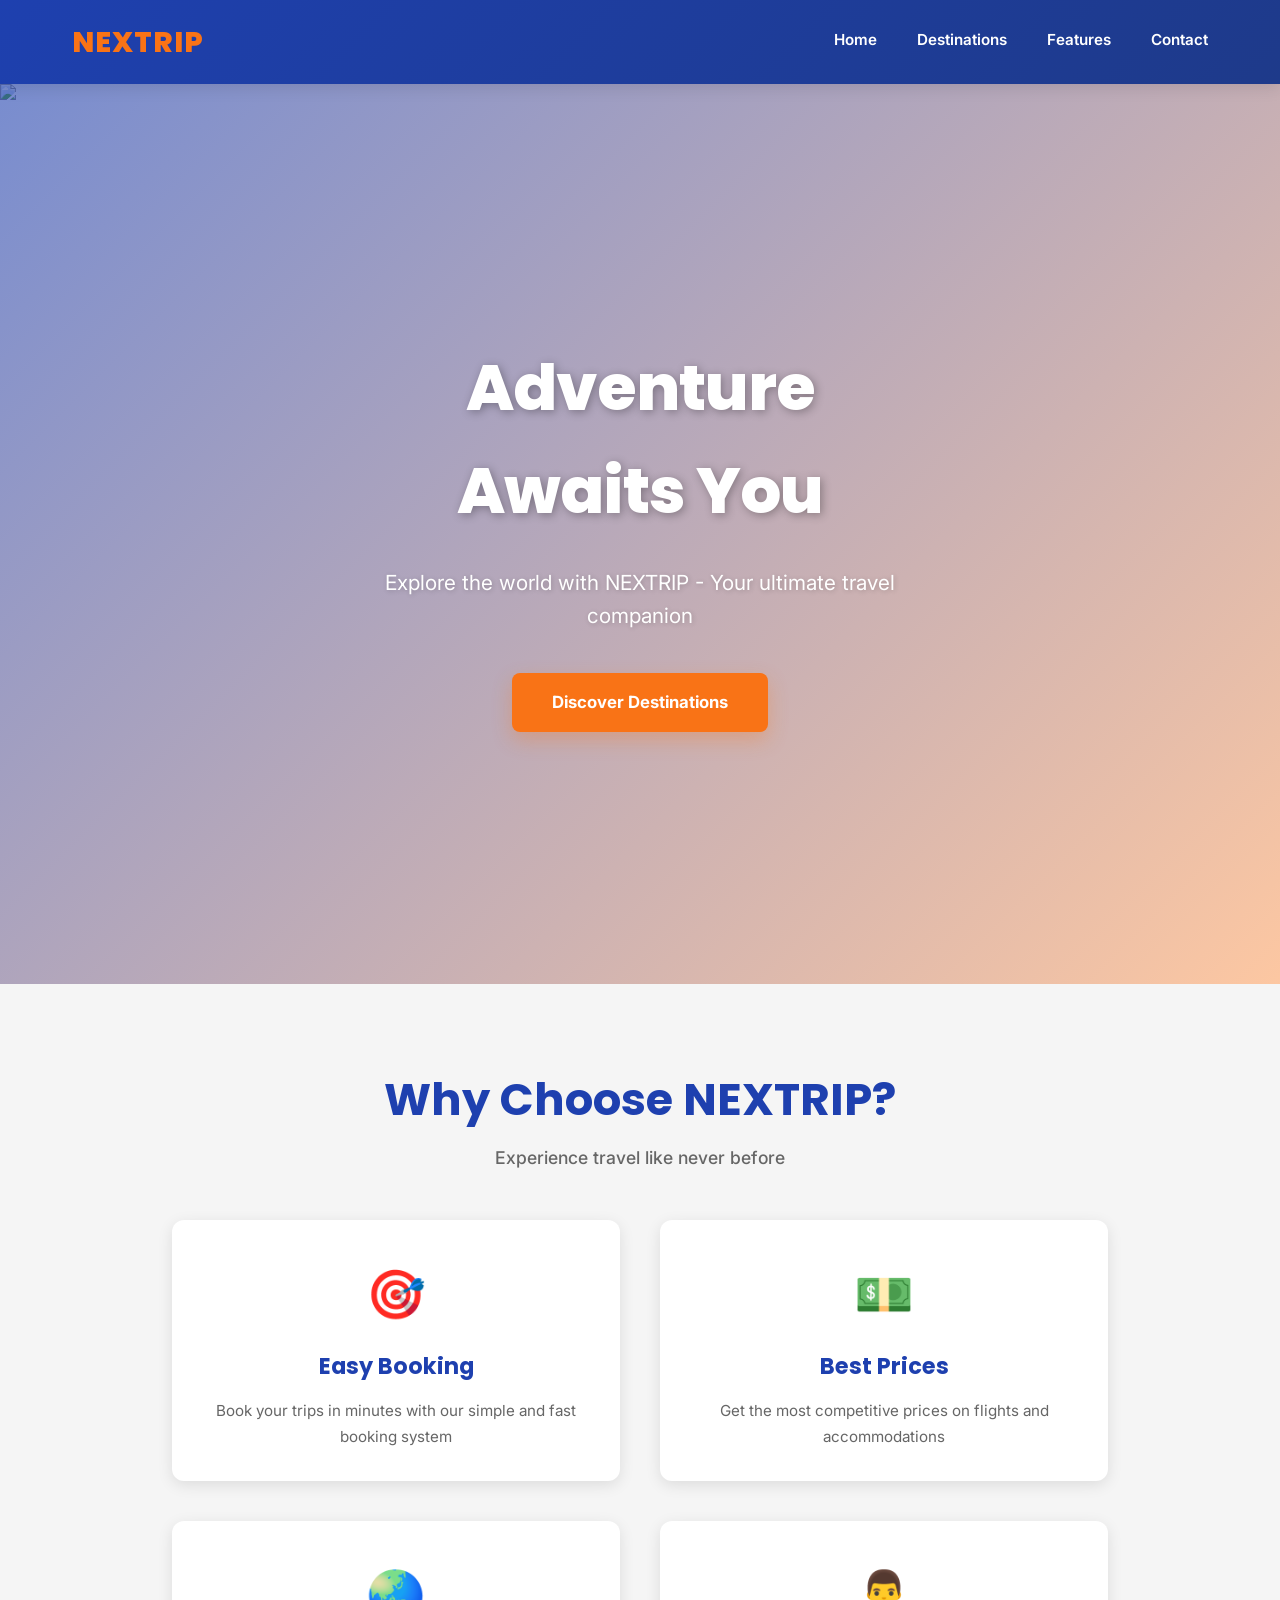
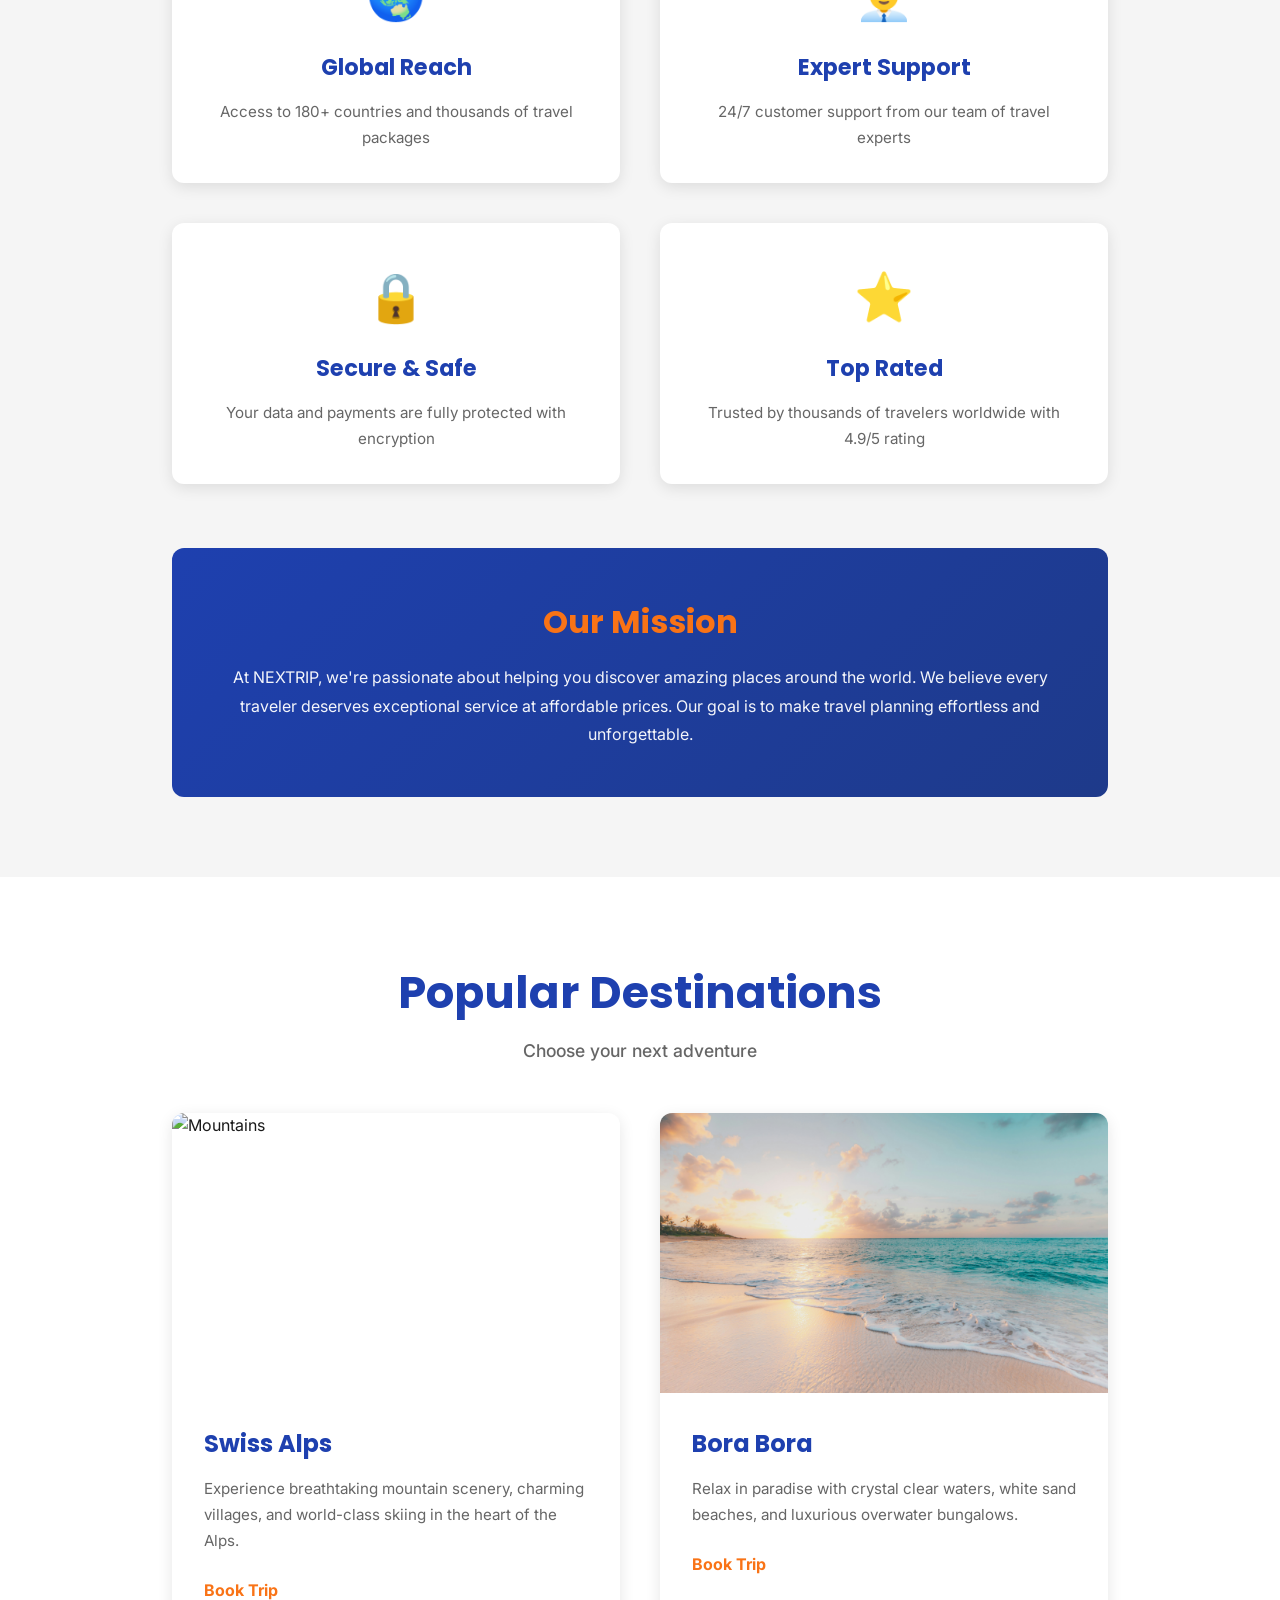
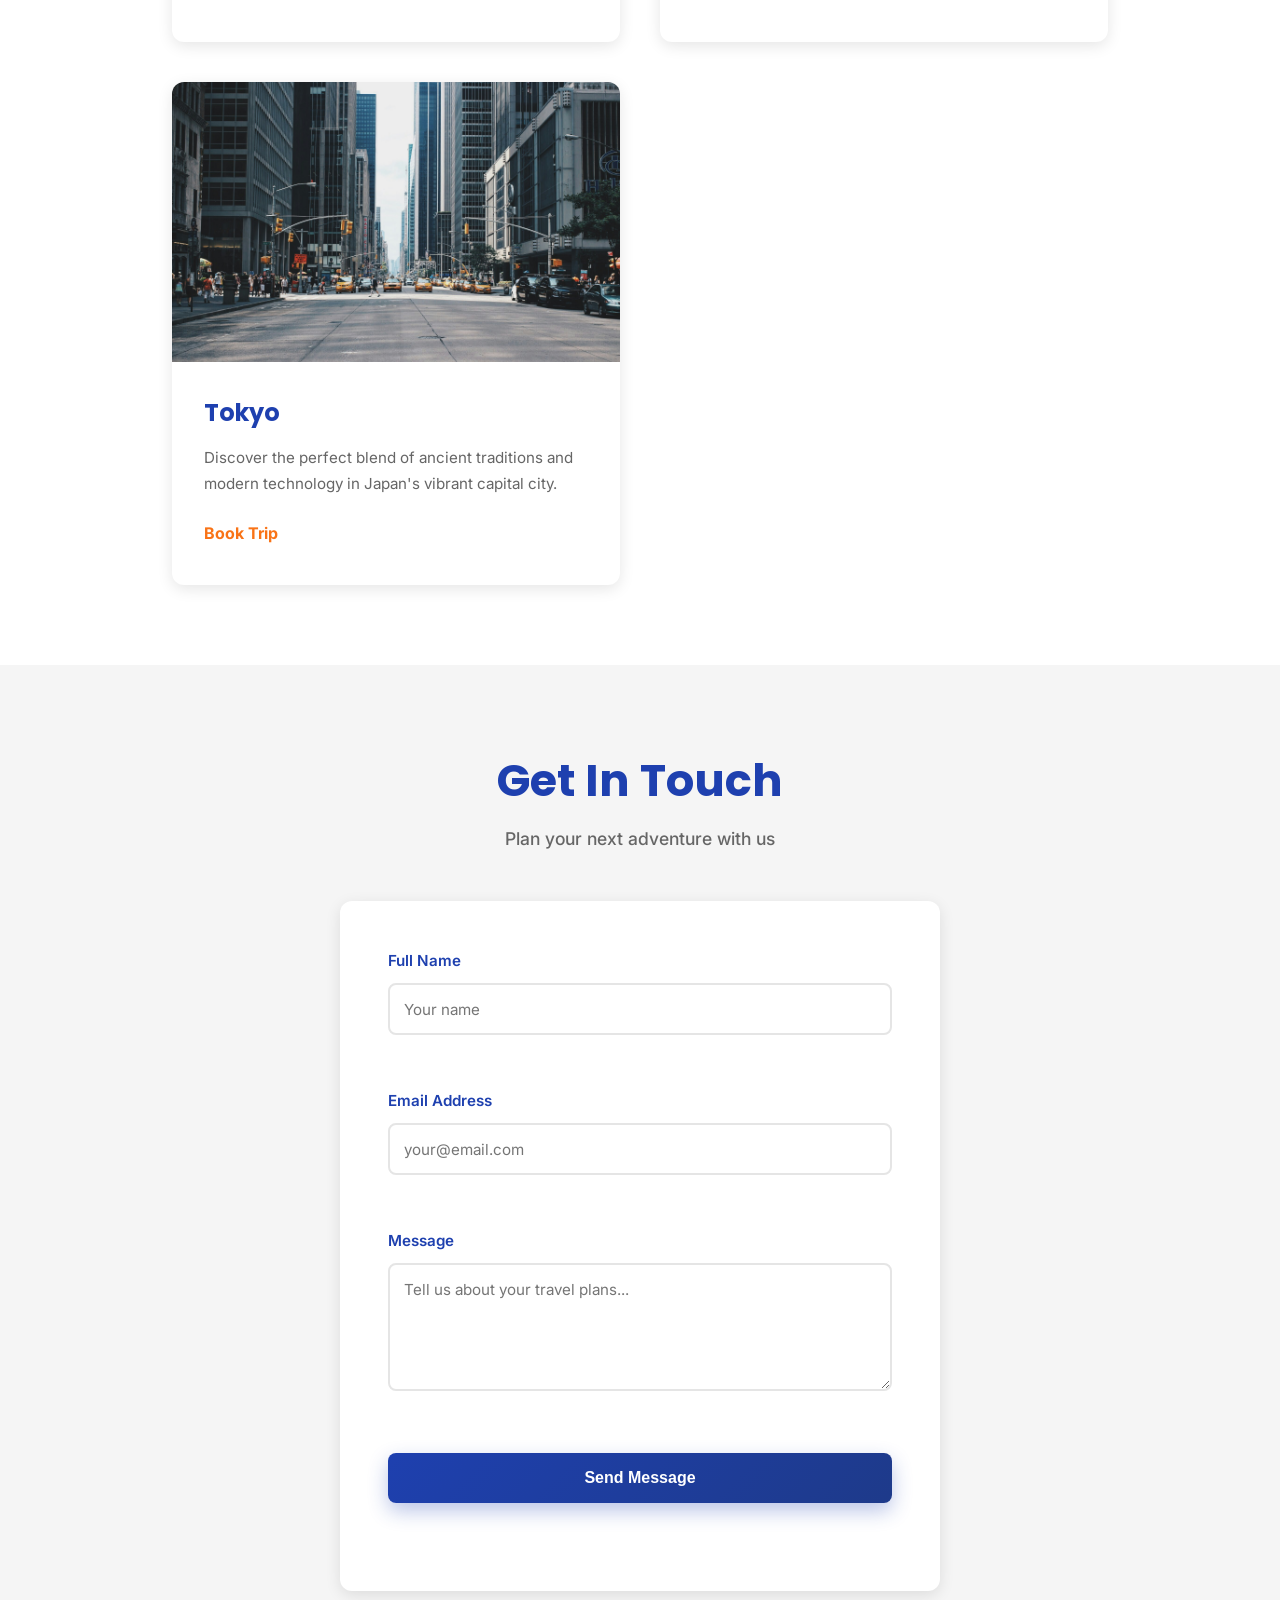
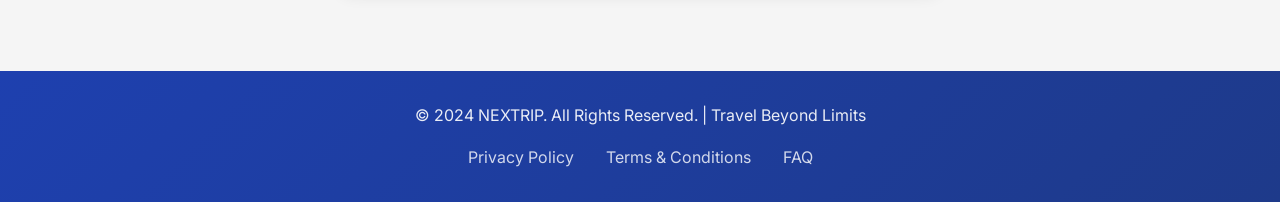
==== index.html @ 14ec4ead "Add files via upload" ====
<!DOCTYPE html>
<html lang="en">
<head>
    <meta charset="UTF-8">
    <meta name="viewport" content="width=device-width, initial-scale=1.0">
    <title>NEXTRIP - Adventure Awaits</title>
    <link rel="stylesheet" href="css/style.css">
    <link href="https://fonts.googleapis.com/css2?family=Poppins:wght@300;400;600;700;800&family=Inter:wght@300;400;600&display=swap" rel="stylesheet">
</head>
<body>
    <!-- Header Navigation -->
    <header class="header">
        <div class="container-header">
            <div class="brand">NEXTRIP</div>
            <nav class="navbar">
                <a href="#home" class="nav-btn">Home</a>
                <a href="#destinations" class="nav-btn">Destinations</a>
                <a href="#features" class="nav-btn">Features</a>
                <a href="#contact" class="nav-btn">Contact</a>
            </nav>
            <button class="menu-toggle" id="menuToggle">
                <span></span>
                <span></span>
                <span></span>
            </button>
        </div>
    </header>

    <!-- Mobile Menu -->
    <nav class="mobile-menu" id="mobileMenu">
        <a href="#home" class="mobile-btn">Home</a>
        <a href="#destinations" class="mobile-btn">Destinations</a>
        <a href="#features" class="mobile-btn">Features</a>
        <a href="#contact" class="mobile-btn">Contact</a>
    </nav>

    <main>
        <!-- Hero Section with Background Image -->
        <section class="hero" id="home">
            <img src="https://images.unsplash.com/photo-1488646953014-85cb44e25828?w=1200&h=800&fit=crop" alt="Travel Background" class="hero-image">
            <div class="hero-overlay"></div>
            <div class="hero-content">
                <h1 class="hero-title">Adventure Awaits You</h1>
                <p class="hero-tagline">Explore the world with NEXTRIP - Your ultimate travel companion</p>
                <a href="#destinations" class="btn-primary">Discover Destinations</a>
            </div>
        </section>

        <!-- Features Section -->
        <section class="features" id="features">
            <div class="container">
                <h2 class="section-title">Why Choose NEXTRIP?</h2>
                <p class="section-desc">Experience travel like never before</p>

                <div class="features-list">
                    <div class="feature">
                        <span class="feature-icon">🎯</span>
                        <h3>Easy Booking</h3>
                        <p>Book your trips in minutes with our simple and fast booking system</p>
                    </div>

                    <div class="feature">
                        <span class="feature-icon">💵</span>
                        <h3>Best Prices</h3>
                        <p>Get the most competitive prices on flights and accommodations</p>
                    </div>

                    <div class="feature">
                        <span class="feature-icon">🌏</span>
                        <h3>Global Reach</h3>
                        <p>Access to 180+ countries and thousands of travel packages</p>
                    </div>

                    <div class="feature">
                        <span class="feature-icon">👨‍💼</span>
                        <h3>Expert Support</h3>
                        <p>24/7 customer support from our team of travel experts</p>
                    </div>

                    <div class="feature">
                        <span class="feature-icon">🔒</span>
                        <h3>Secure & Safe</h3>
                        <p>Your data and payments are fully protected with encryption</p>
                    </div>

                    <div class="feature">
                        <span class="feature-icon">⭐</span>
                        <h3>Top Rated</h3>
                        <p>Trusted by thousands of travelers worldwide with 4.9/5 rating</p>
                    </div>
                </div>

                <div class="mission-statement">
                    <h3>Our Mission</h3>
                    <p>At NEXTRIP, we're passionate about helping you discover amazing places around the world. We believe every traveler deserves exceptional service at affordable prices. Our goal is to make travel planning effortless and unforgettable.</p>
                </div>
            </div>
        </section>

        <!-- Destinations Section -->
        <section class="destinations" id="destinations">
            <div class="container">
                <h2 class="section-title">Popular Destinations</h2>
                <p class="section-desc">Choose your next adventure</p>

                <div class="destinations-list">
                    <!-- Destination 1 -->
                    <div class="destination-card">
                        <img src="https://images.unsplash.com/photo-1506905925346-21bda4d32df4?w=500&h=350&fit=crop" alt="Mountains" class="dest-img">
                        <div class="dest-content">
                            <h4>Swiss Alps</h4>
                            <p>Experience breathtaking mountain scenery, charming villages, and world-class skiing in the heart of the Alps.</p>
                            <a href="#contact" class="btn-secondary">Book Trip</a>
                        </div>
                    </div>

                    <!-- Destination 2 -->
                    <div class="destination-card">
                        <img src="images/beach.jpg" alt="Beach" class="dest-img">
                        <div class="dest-content">
                            <h4>Bora Bora</h4>
                            <p>Relax in paradise with crystal clear waters, white sand beaches, and luxurious overwater bungalows.</p>
                            <a href="#contact" class="btn-secondary">Book Trip</a>
                        </div>
                    </div>

                    <!-- Destination 3 -->
                    <div class="destination-card">
                        <img src="images/city.jpg" alt="City" class="dest-img">
                        <div class="dest-content">
                            <h4>Tokyo</h4>
                            <p>Discover the perfect blend of ancient traditions and modern technology in Japan's vibrant capital city.</p>
                            <a href="#contact" class="btn-secondary">Book Trip</a>
                        </div>
                    </div>
                </div>
            </div>
        </section>

        <!-- Contact Section -->
        <section class="contact" id="contact">
            <div class="container">
                <h2 class="section-title">Get In Touch</h2>
                <p class="section-desc">Plan your next adventure with us</p>

                <form class="contact-form" id="contactForm" novalidate>
                    <div class="form-group">
                        <label for="name">Full Name</label>
                        <input type="text" id="name" name="name" placeholder="Your name" required>
                        <span class="error-msg" id="nameError"></span>
                    </div>

                    <div class="form-group">
                        <label for="email">Email Address</label>
                        <input type="email" id="email" name="email" placeholder="your@email.com" required>
                        <span class="error-msg" id="emailError"></span>
                    </div>

                    <div class="form-group">
                        <label for="message">Message</label>
                        <textarea id="message" name="message" placeholder="Tell us about your travel plans..." rows="5" required></textarea>
                        <span class="error-msg" id="messageError"></span>
                    </div>

                    <button type="submit" class="btn-submit">Send Message</button>
                    <span class="success-msg" id="successMsg"></span>
                </form>
            </div>
        </section>
    </main>

    <!-- Footer -->
    <footer class="footer">
        <div class="container">
            <p>&copy; 2024 NEXTRIP. All Rights Reserved. | Travel Beyond Limits</p>
            <div class="footer-links">
                <a href="#home">Privacy Policy</a>
                <a href="#home">Terms & Conditions</a>
                <a href="#home">FAQ</a>
            </div>
        </div>
    </footer>

    <script src="js/script.js"></script>
</body>
---- css/style.css ----
/* ================================================
   NEXTRIP - Complete CSS Stylesheet
   Responsive Travel Landing Page
   ================================================ */

/* Root Variables */
:root {
    --primary: #1e40af;
    --secondary: #f97316;
    --text-dark: #1a1a1a;
    --text-light: #ffffff;
    --bg-light: #f5f5f5;
    --border: #e5e5e5;
    --shadow: 0 4px 15px rgba(0, 0, 0, 0.1);
    --shadow-lg: 0 10px 30px rgba(0, 0, 0, 0.15);
}

/* Global Reset */
* {
    margin: 0;
    padding: 0;
    box-sizing: border-box;
}

html {
    scroll-behavior: smooth;
    font-size: 16px;
}

body {
    font-family: 'Inter', sans-serif;
    color: var(--text-dark);
    background-color: #ffffff;
    line-height: 1.6;
}

.container {
    max-width: 1000px;
    margin: 0 auto;
    padding: 0 2rem;
}

.container-header {
    max-width: 1200px;
    margin: 0 auto;
    padding: 0 2rem;
}

h1, h2, h3 {
    font-family: 'Poppins', sans-serif;
    font-weight: 700;
}

a {
    text-decoration: none;
    color: inherit;
    transition: all 0.3s ease;
}

/* ================================================
   HEADER NAVIGATION
   ================================================ */

.header {
    background: linear-gradient(135deg, var(--primary) 0%, #1e3a8a 100%);
    padding: 1.2rem 0;
    position: sticky;
    top: 0;
    z-index: 1000;
    box-shadow: var(--shadow);
}

.container-header {
    display: flex;
    justify-content: space-between;
    align-items: center;
}

.brand {
    font-family: 'Poppins', sans-serif;
    font-size: 1.8rem;
    font-weight: 800;
    color: var(--secondary);
    letter-spacing: 1px;
}

.navbar {
    display: flex;
    gap: 2.5rem;
    align-items: center;
}

.nav-btn {
    color: var(--text-light);
    font-weight: 600;
    font-size: 0.95rem;
    position: relative;
    padding-bottom: 0.3rem;
}

.nav-btn::after {
    content: '';
    position: absolute;
    bottom: -8px;
    left: 0;
    width: 0;
    height: 2px;
    background: var(--secondary);
    transition: width 0.3s ease;
}

.nav-btn:hover::after {
    width: 100%;
}

.menu-toggle {
    display: none;
    flex-direction: column;
    background: none;
    border: none;
    cursor: pointer;
    gap: 5px;
}

.menu-toggle span {
    width: 25px;
    height: 3px;
    background: var(--text-light);
    border-radius: 2px;
    transition: all 0.3s ease;
}

.menu-toggle.active span:nth-child(1) {
    transform: rotate(45deg) translate(8px, 8px);
}

.menu-toggle.active span:nth-child(2) {
    opacity: 0;
}

.menu-toggle.active span:nth-child(3) {
    transform: rotate(-45deg) translate(7px, -6px);
}

/* Mobile Menu */
.mobile-menu {
    display: none;
    flex-direction: column;
    background: linear-gradient(135deg, var(--primary) 0%, #1e3a8a 100%);
    padding: 1rem 0;
    position: fixed;
    top: 60px;
    left: 0;
    right: 0;
    z-index: 999;
    box-shadow: var(--shadow);
}

.mobile-menu.active {
    display: flex;
}

.mobile-btn {
    color: var(--text-light);
    font-weight: 600;
    padding: 1rem 2rem;
    border-bottom: 1px solid rgba(255, 255, 255, 0.1);
    transition: background 0.3s ease;
}

.mobile-btn:hover {
    background: rgba(255, 255, 255, 0.1);
    color: var(--secondary);
}

/* ================================================
   HERO SECTION
   ================================================ */

.hero {
    position: relative;
    height: 100vh;
    display: flex;
    align-items: center;
    justify-content: center;
    overflow: hidden;
    color: var(--text-light);
}

.hero-image {
    position: absolute;
    top: 0;
    left: 0;
    width: 100%;
    height: 100%;
    object-fit: cover;
    object-position: center;
}

.hero-overlay {
    position: absolute;
    top: 0;
    left: 0;
    width: 100%;
    height: 100%;
    background: linear-gradient(135deg, rgba(30, 64, 175, 0.6) 0%, rgba(249, 115, 22, 0.4) 100%);
    z-index: 2;
}

.hero-content {
    position: relative;
    z-index: 3;
    text-align: center;
    max-width: 600px;
    padding: 0 2rem;
    animation: slideUp 1s ease-out;
}

@keyframes slideUp {
    from {
        opacity: 0;
        transform: translateY(50px);
    }
    to {
        opacity: 1;
        transform: translateY(0);
    }
}

.hero-title {
    font-size: 4rem;
    font-weight: 800;
    margin-bottom: 1.5rem;
    text-shadow: 2px 2px 10px rgba(0, 0, 0, 0.3);
    letter-spacing: -1px;
}

.hero-tagline {
    font-size: 1.3rem;
    margin-bottom: 2.5rem;
    text-shadow: 1px 1px 5px rgba(0, 0, 0, 0.2);
    font-weight: 400;
}

.btn-primary {
    display: inline-block;
    padding: 1rem 2.5rem;
    background: var(--secondary);
    color: var(--text-light);
    font-weight: 700;
    border-radius: 8px;
    transition: all 0.3s ease;
    box-shadow: 0 8px 20px rgba(249, 115, 22, 0.3);
    font-size: 1.05rem;
}

.btn-primary:hover {
    background: #ea6317;
    transform: translateY(-3px);
    box-shadow: 0 12px 30px rgba(249, 115, 22, 0.4);
}

/* ================================================
   FEATURES SECTION
   ================================================ */

.features {
    padding: 5rem 0;
    background: var(--bg-light);
}

.section-title {
    font-size: 2.8rem;
    text-align: center;
    color: var(--primary);
    margin-bottom: 0.5rem;
}

.section-desc {
    text-align: center;
    color: #666;
    font-size: 1.1rem;
    margin-bottom: 3rem;
    font-weight: 500;
}

.features-list {
    display: grid;
    grid-template-columns: repeat(auto-fit, minmax(300px, 1fr));
    gap: 2.5rem;
    margin-bottom: 4rem;
}

.feature {
    background: white;
    padding: 2rem;
    border-radius: 12px;
    text-align: center;
    box-shadow: var(--shadow);
    transition: all 0.3s ease;
    border-top: 4px solid transparent;
}

.feature:hover {
    transform: translateY(-8px);
    box-shadow: var(--shadow-lg);
    border-top-color: var(--secondary);
}

.feature-icon {
    font-size: 3rem;
    display: block;
    margin-bottom: 1rem;
}

.feature h3 {
    color: var(--primary);
    font-size: 1.4rem;
    margin-bottom: 0.8rem;
}

.feature p {
    color: #666;
    font-size: 0.95rem;
    line-height: 1.7;
}

.mission-statement {
    background: linear-gradient(135deg, var(--primary) 0%, #1e3a8a 100%);
    color: white;
    padding: 3rem;
    border-radius: 12px;
    text-align: center;
}

.mission-statement h3 {
    color: var(--secondary);
    font-size: 2rem;
    margin-bottom: 1rem;
}

.mission-statement p {
    color: rgba(255, 255, 255, 0.95);
    font-size: 1rem;
    line-height: 1.8;
}

/* ================================================
   DESTINATIONS SECTION
   ================================================ */

.destinations {
    padding: 5rem 0;
    background: white;
}

.destinations-list {
    display: grid;
    grid-template-columns: repeat(auto-fit, minmax(320px, 1fr));
    gap: 2.5rem;
}

.destination-card {
    background: white;
    border-radius: 12px;
    overflow: hidden;
    box-shadow: var(--shadow);
    transition: all 0.3s ease;
}

.destination-card:hover {
    transform: translateY(-10px);
    box-shadow: var(--shadow-lg);
}

.dest-img {
    width: 100%;
    height: 280px;
    object-fit: cover;
    object-position: center;
    display: block;
    transition: transform 0.3s ease;
}

.destination-card:hover .dest-img {
    transform: scale(1.1);
}

.dest-content {
    padding: 2rem;
}

.dest-content h4 {
    color: var(--primary);
    font-size: 1.5rem;
    margin-bottom: 0.8rem;
    font-family: 'Poppins', sans-serif;
}

.dest-content p {
    color: #666;
    font-size: 0.95rem;
    line-height: 1.7;
    margin-bottom: 1.5rem;
}

.btn-secondary {
    display: inline-block;
    color: var(--secondary);
    font-weight: 700;
    padding-bottom: 0.3rem;
    border-bottom: 2px solid transparent;
    transition: all 0.3s ease;
}

.btn-secondary:hover {
    color: var(--primary);
    border-bottom-color: var(--primary);
}

/* ================================================
   CONTACT SECTION
   ================================================ */

.contact {
    padding: 5rem 0;
    background: var(--bg-light);
}

.contact-form {
    background: white;
    padding: 3rem;
    border-radius: 12px;
    box-shadow: var(--shadow);
    max-width: 600px;
    margin: 0 auto;
}

.form-group {
    margin-bottom: 1.8rem;
}

.form-group label {
    display: block;
    font-weight: 600;
    color: var(--primary);
    margin-bottom: 0.6rem;
    font-size: 0.95rem;
}

.form-group input,
.form-group textarea {
    width: 100%;
    padding: 0.9rem;
    border: 2px solid var(--border);
    border-radius: 8px;
    font-family: inherit;
    font-size: 0.95rem;
    transition: all 0.3s ease;
    resize: vertical;
}

.form-group input:focus,
.form-group textarea:focus {
    outline: none;
    border-color: var(--secondary);
    box-shadow: 0 0 12px rgba(249, 115, 22, 0.2);
}

.form-group input.error,
.form-group textarea.error {
    border-color: #dc2626;
    box-shadow: 0 0 12px rgba(220, 38, 38, 0.2);
}

.error-msg {
    display: block;
    color: #dc2626;
    font-size: 0.85rem;
    margin-top: 0.4rem;
    min-height: 1.2rem;
}

.btn-submit {
    width: 100%;
    padding: 1rem;
    background: linear-gradient(135deg, var(--primary) 0%, #1e3a8a 100%);
    color: white;
    font-weight: 700;
    border: none;
    border-radius: 8px;
    cursor: pointer;
    font-size: 1rem;
    transition: all 0.3s ease;
    box-shadow: 0 8px 20px rgba(30, 64, 175, 0.3);
}

.btn-submit:hover {
    transform: translateY(-2px);
    box-shadow: 0 12px 30px rgba(30, 64, 175, 0.4);
}

.success-msg {
    display: block;
    color: #16a34a;
    font-weight: 600;
    text-align: center;
    margin-top: 1rem;
    min-height: 1.5rem;
}

/* ================================================
   FOOTER
   ================================================ */

.footer {
    background: linear-gradient(135deg, var(--primary) 0%, #1e3a8a 100%);
    color: white;
    padding: 2rem 0;
    text-align: center;
}

.footer p {
    color: rgba(255, 255, 255, 0.9);
    margin-bottom: 1rem;
}

.footer-links {
    display: flex;
    gap: 2rem;
    justify-content: center;
}

.footer-links a {
    color: rgba(255, 255, 255, 0.8);
    transition: color 0.3s ease;
}

.footer-links a:hover {
    color: var(--secondary);
}

/* ================================================
   RESPONSIVE DESIGN
   ================================================ */

/* Tablet (769px - 1024px) */
@media (max-width: 1024px) {
    .hero-title {
        font-size: 3rem;
    }

    .section-title {
        font-size: 2.2rem;
    }

    .contact-form {
        padding: 2.5rem;
    }
}

/* Mobile (≤768px) */
@media (max-width: 768px) {
    .navbar {
        display: none;
    }

    .menu-toggle {
        display: flex;
    }

    .hero-title {
        font-size: 2rem;
    }

    .hero-tagline {
        font-size: 1rem;
    }

    .hero {
        min-height: 70vh;
    }

    .btn-primary {
        padding: 0.8rem 2rem;
        font-size: 0.95rem;
    }

    .section-title {
        font-size: 1.8rem;
    }

    .section-desc {
        font-size: 0.95rem;
    }

    .features-list {
        grid-template-columns: 1fr;
        gap: 1.5rem;
    }

    .feature {
        padding: 1.5rem;
    }

    .feature-icon {
        font-size: 2.5rem;
    }

    .feature h3 {
        font-size: 1.2rem;
    }

    .destinations-list {
        grid-template-columns: 1fr;
        gap: 1.5rem;
    }

    .dest-img {
        height: 200px;
    }

    .dest-content {
        padding: 1.5rem;
    }

    .contact-form {
        padding: 1.5rem;
    }

    .form-group {
        margin-bottom: 1.5rem;
    }

    .features,
    .destinations,
    .contact {
        padding: 3rem 0;
    }

    .mission-statement {
        padding: 2rem;
    }

    .mission-statement h3 {
        font-size: 1.5rem;
    }
}

/* Extra Small (≤480px) */
@media (max-width: 480px) {
    .brand {
        font-size: 1.4rem;
        letter-spacing: 0.5px;
    }

    .hero-title {
        font-size: 1.6rem;
    }

    .hero-tagline {
        font-size: 0.95rem;
        margin-bottom: 1.5rem;
    }

    .btn-primary {
        padding: 0.7rem 1.5rem;
        font-size: 0.9rem;
    }

    .section-title {
        font-size: 1.5rem;
    }

    .section-desc {
        font-size: 0.9rem;
    }

    .feature {
        padding: 1.2rem;
    }

    .feature-icon {
        font-size: 2rem;
    }

    .feature h3 {
        font-size: 1.1rem;
    }

    .feature p {
        font-size: 0.85rem;
    }

    .dest-img {
        height: 150px;
    }

    .dest-content {
        padding: 1.2rem;
    }

    .dest-content h4 {
        font-size: 1.3rem;
    }

    .dest-content p {
        font-size: 0.85rem;
    }

    .contact-form {
        padding: 1.2rem;
    }

    .form-group input,
    .form-group textarea {
        padding: 0.7rem;
        font-size: 0.9rem;
    }

    .btn-submit {
        padding: 0.8rem;
        font-size: 0.9rem;
    }

    .footer p {
        font-size: 0.85rem;
    }

    .footer-links {
        gap: 1rem;
        font-size: 0.85rem;
    }
}

/* Landscape Mode */
@media (max-height: 600px) and (max-width: 768px) {
    .hero {
        min-height: 80vh;
    }

    .hero-title {
        font-size: 1.4rem;
    }

    .hero-tagline {
        font-size: 0.85rem;
        margin-bottom: 1rem;
    }

    .btn-primary {
        padding: 0.6rem 1.2rem;
        font-size: 0.85rem;
    }
}
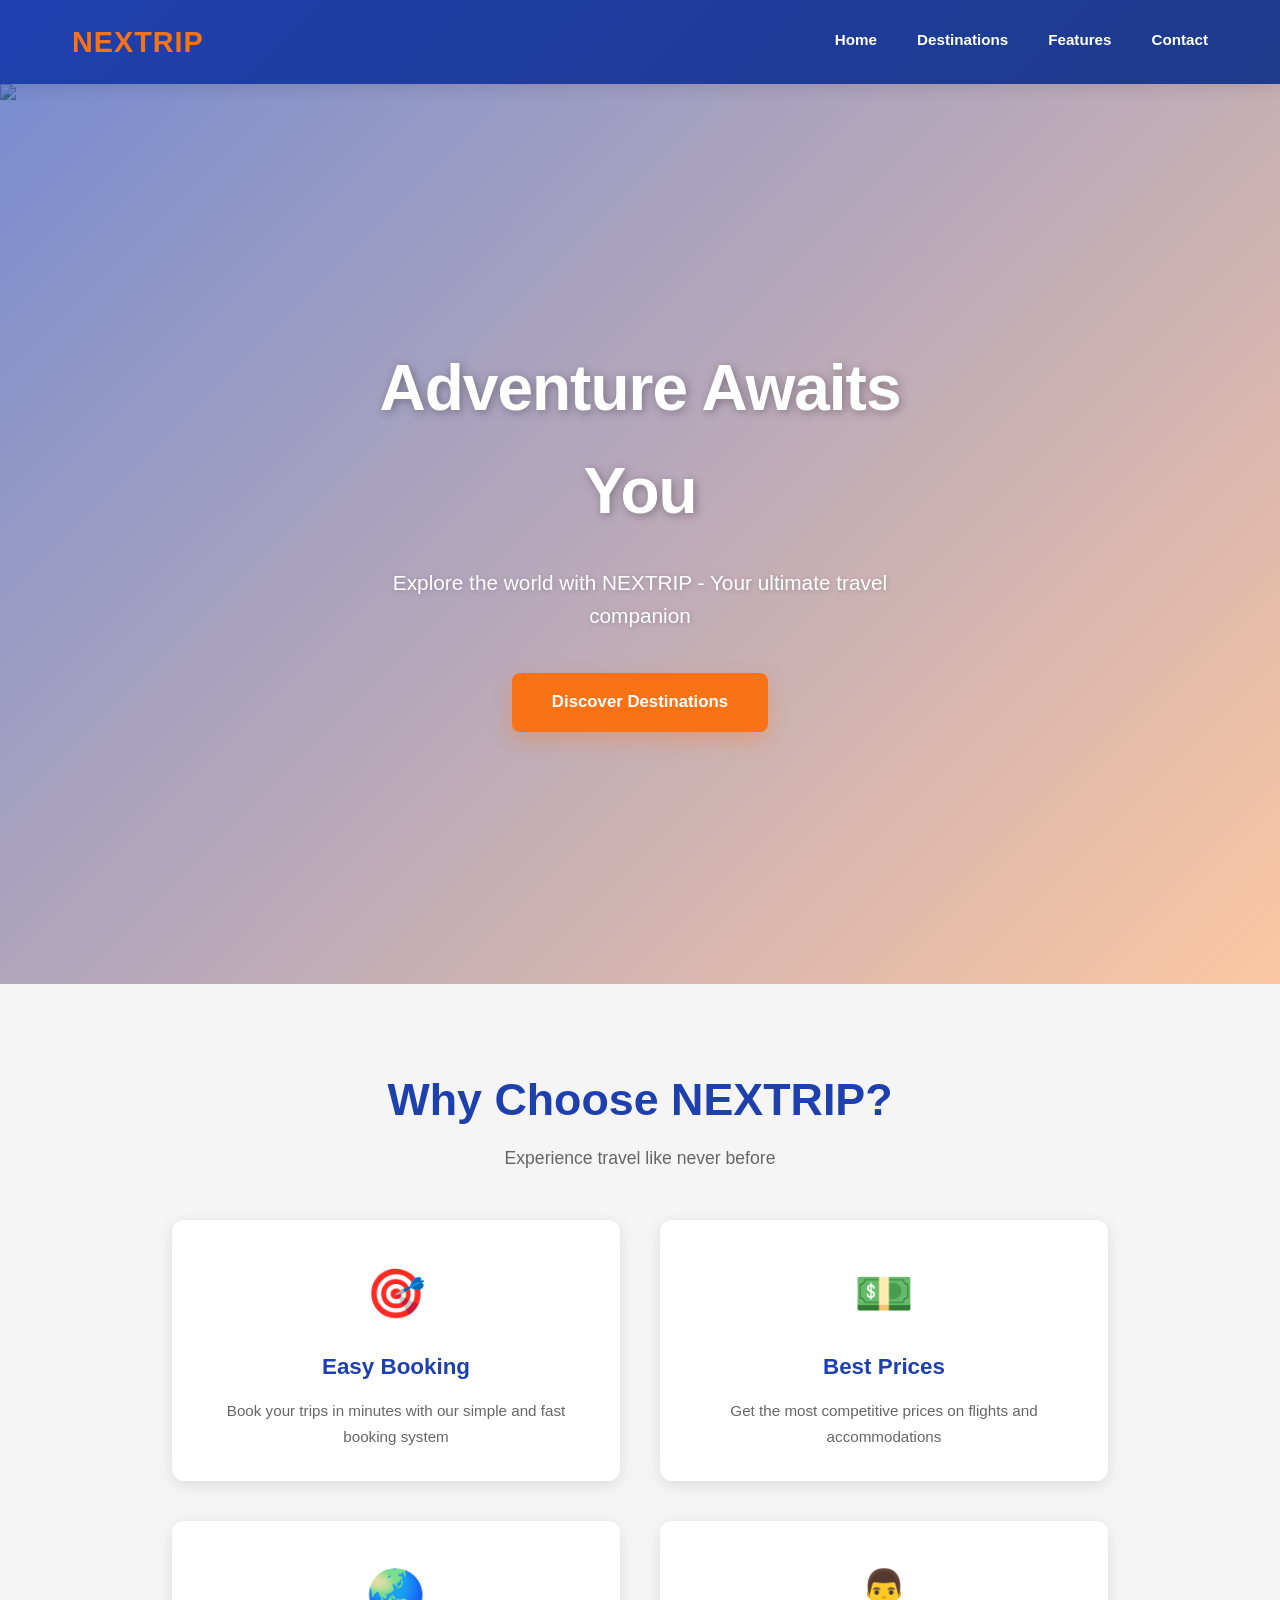
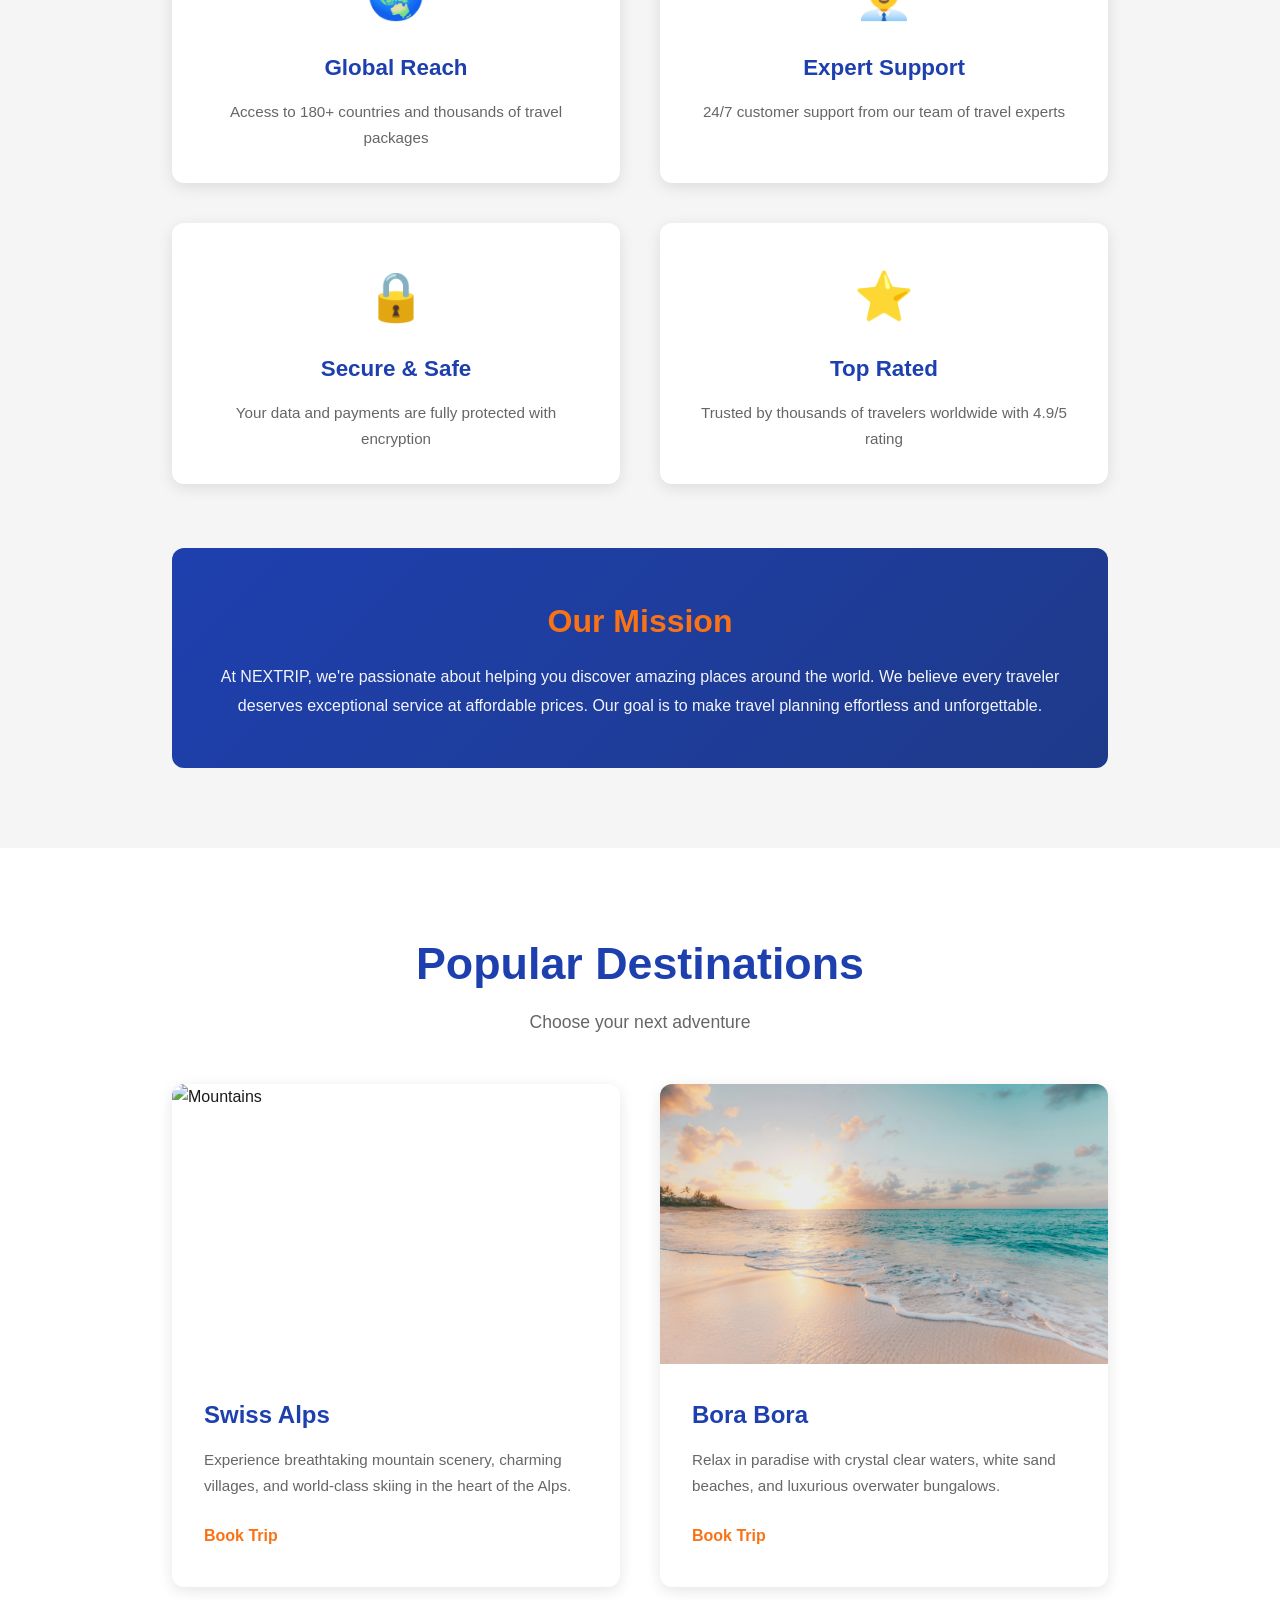
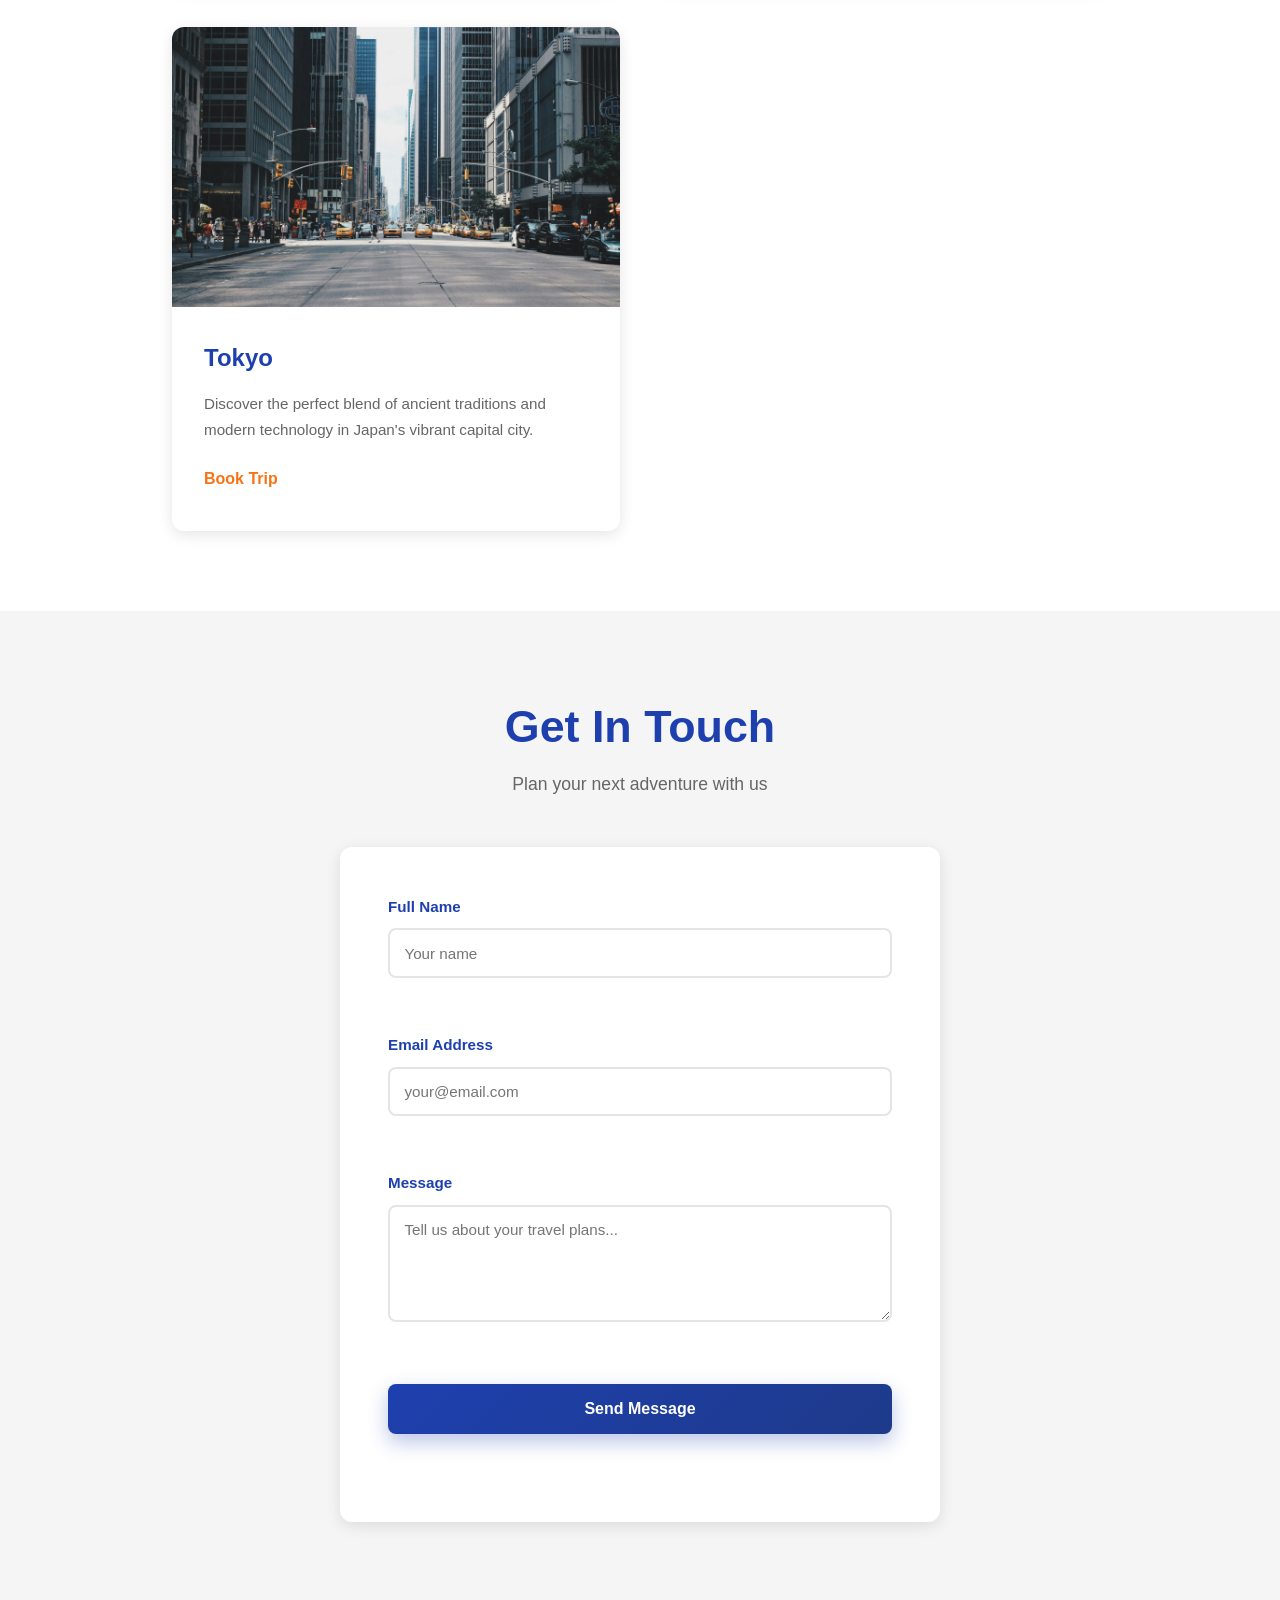
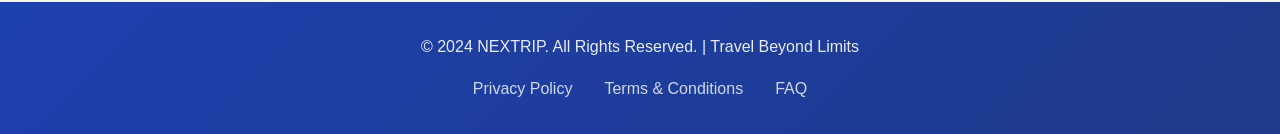
==== commit 3961a987: "Update index.html" ====
--- a/index.html
+++ b/index.html
@@ -5,7 +5,7 @@
     <meta name="viewport" content="width=device-width, initial-scale=1.0">
     <title>NEXTRIP - Adventure Awaits</title>
     <link rel="stylesheet" href="css/style.css">
-    <link href="https://fonts.googleapis.com/css2?family=Poppins:wght@300;400;600;700;800&family=Inter:wght@300;400;600&display=swap" rel="stylesheet">
+    <link href="https://fonts.googleapis.com/css2?family=Poppins:wght@300;400;600;700;800&family=Inter:wght@300;400;600&display=swap" rel="css/stylesheet">
 </head>
 <body>
     <!-- Header Navigation -->
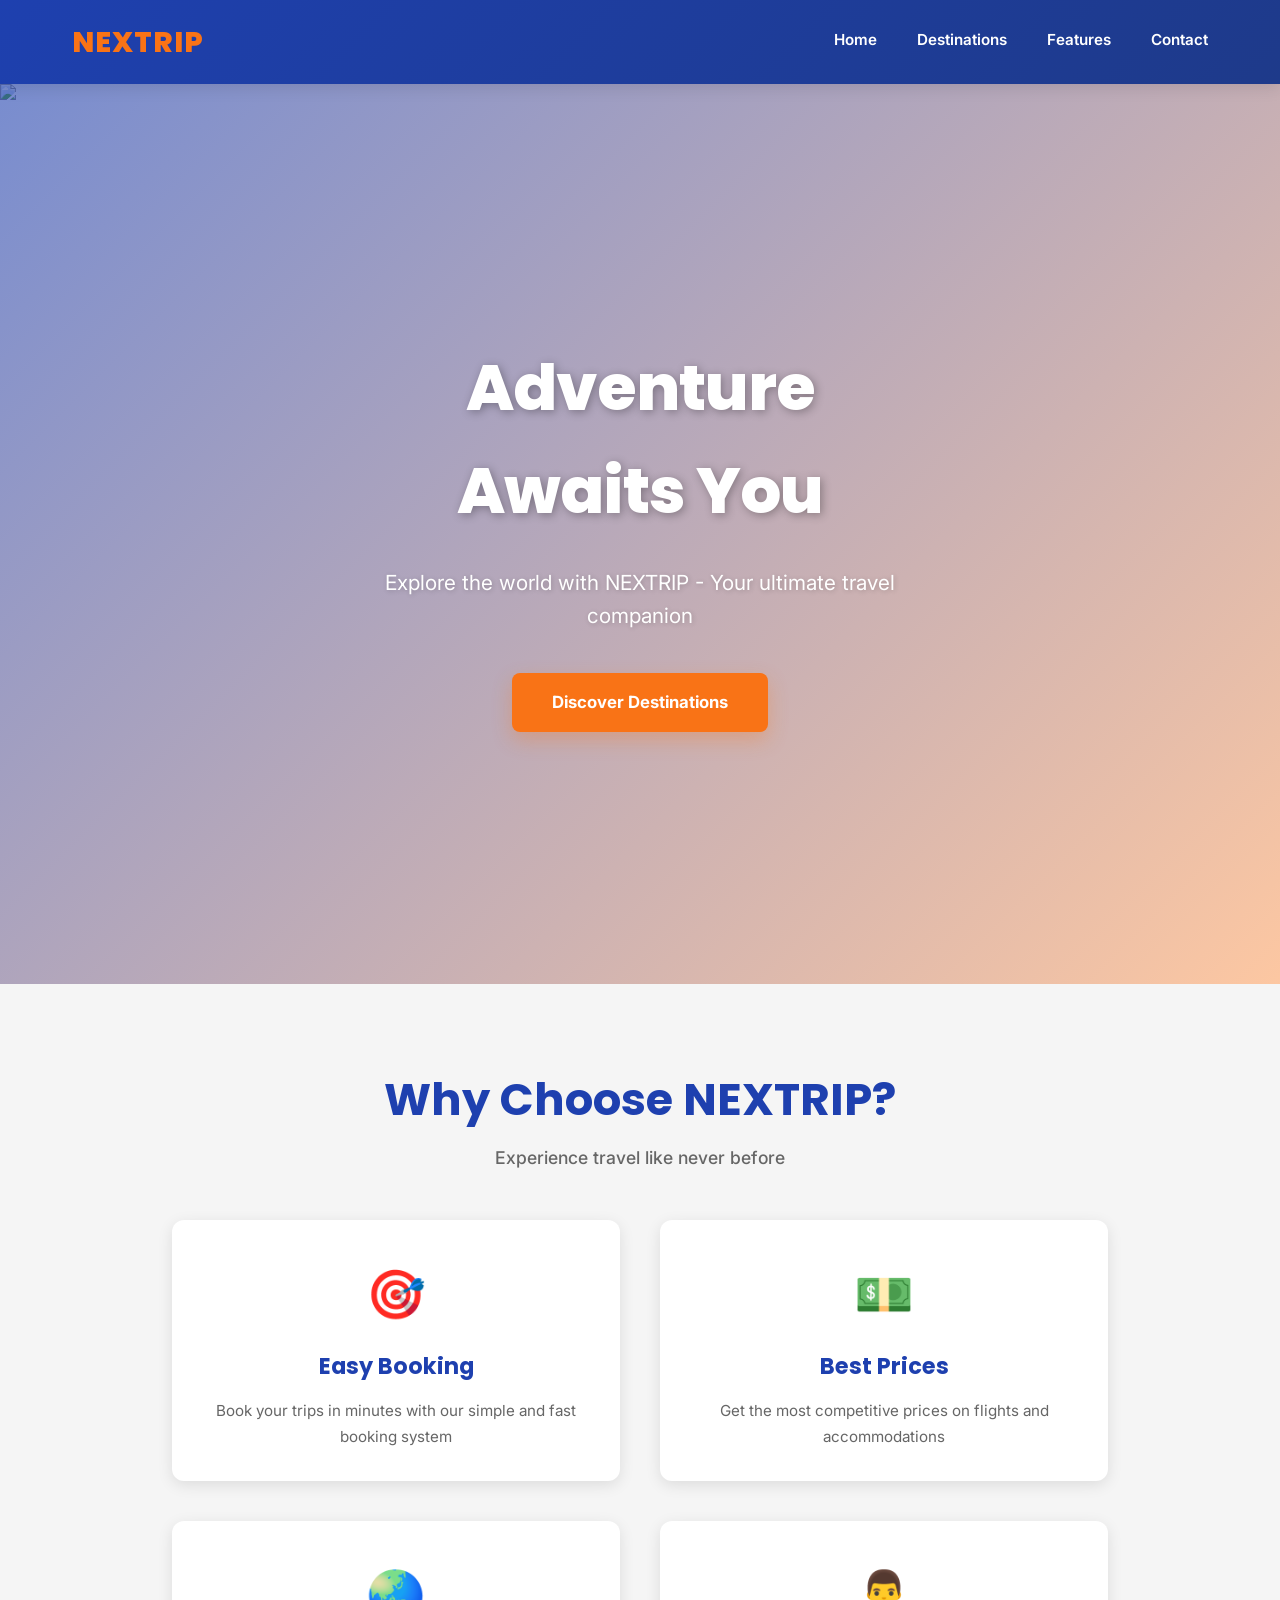
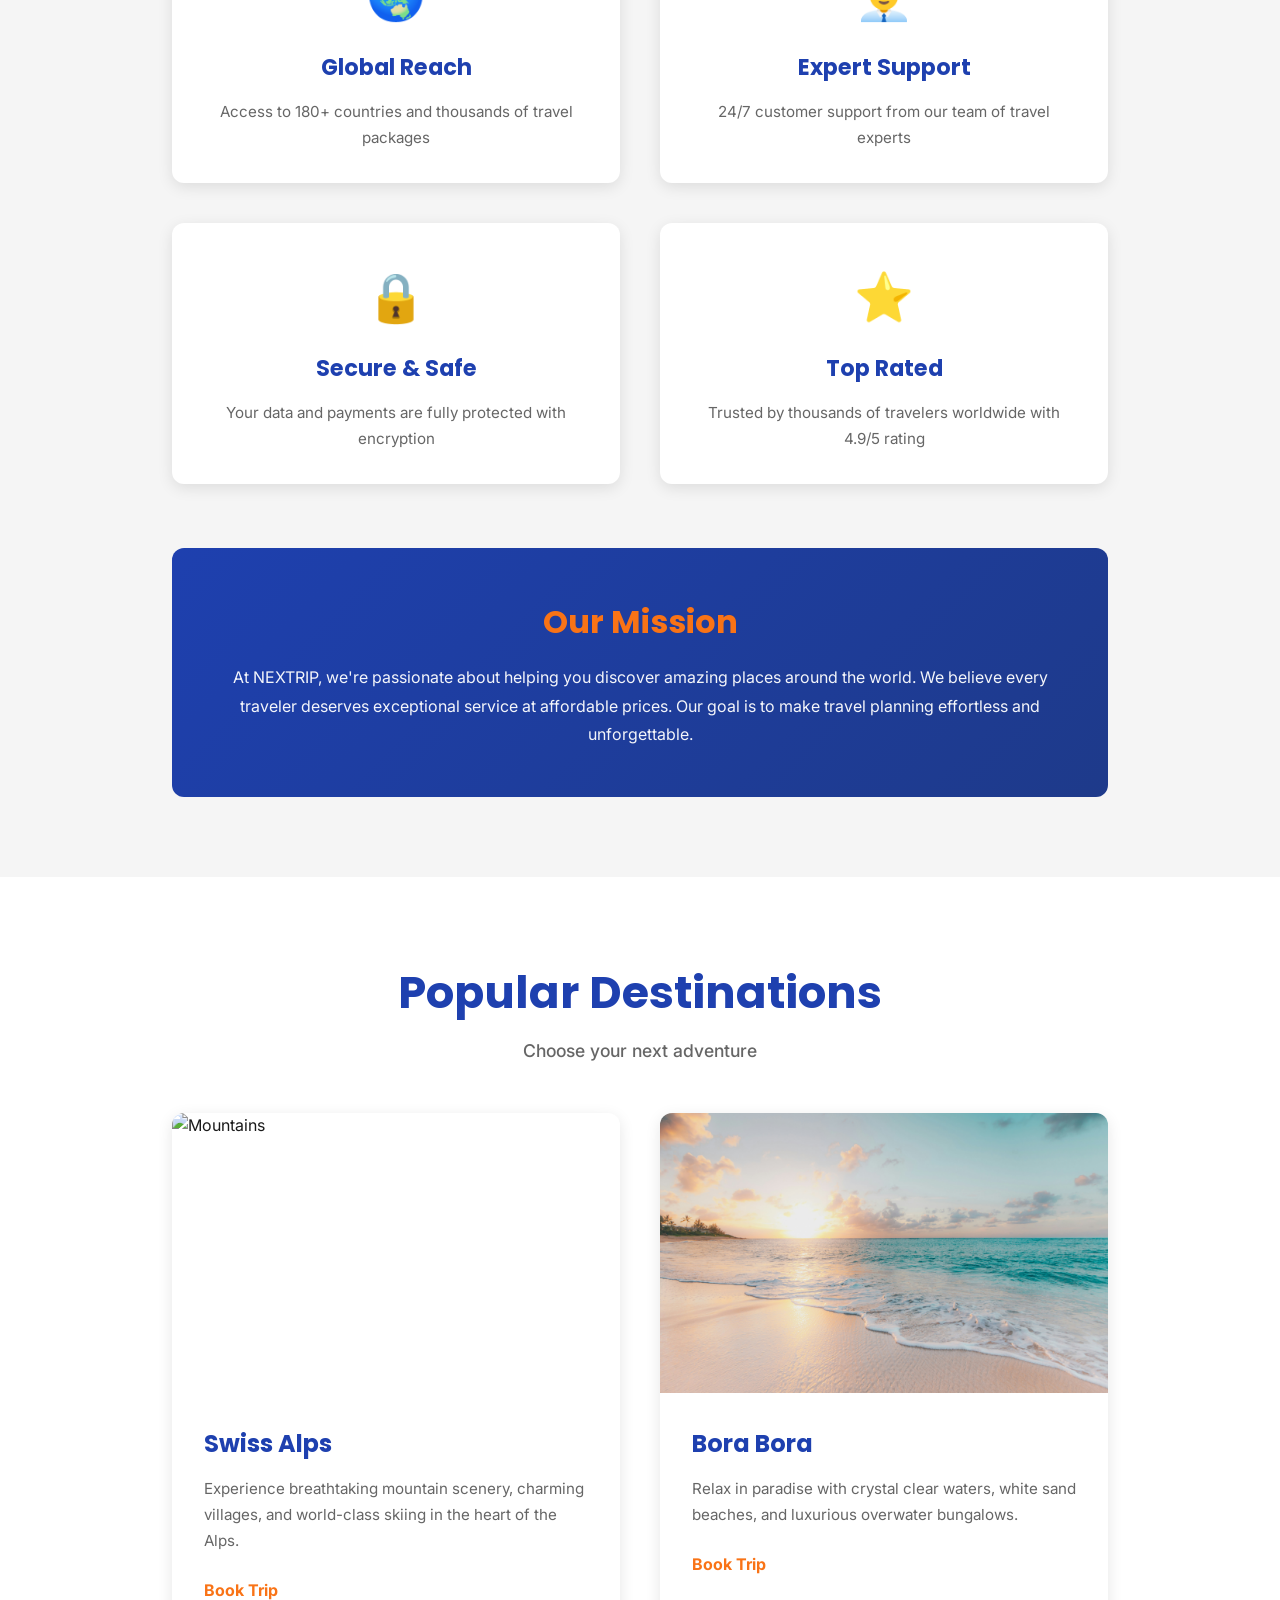
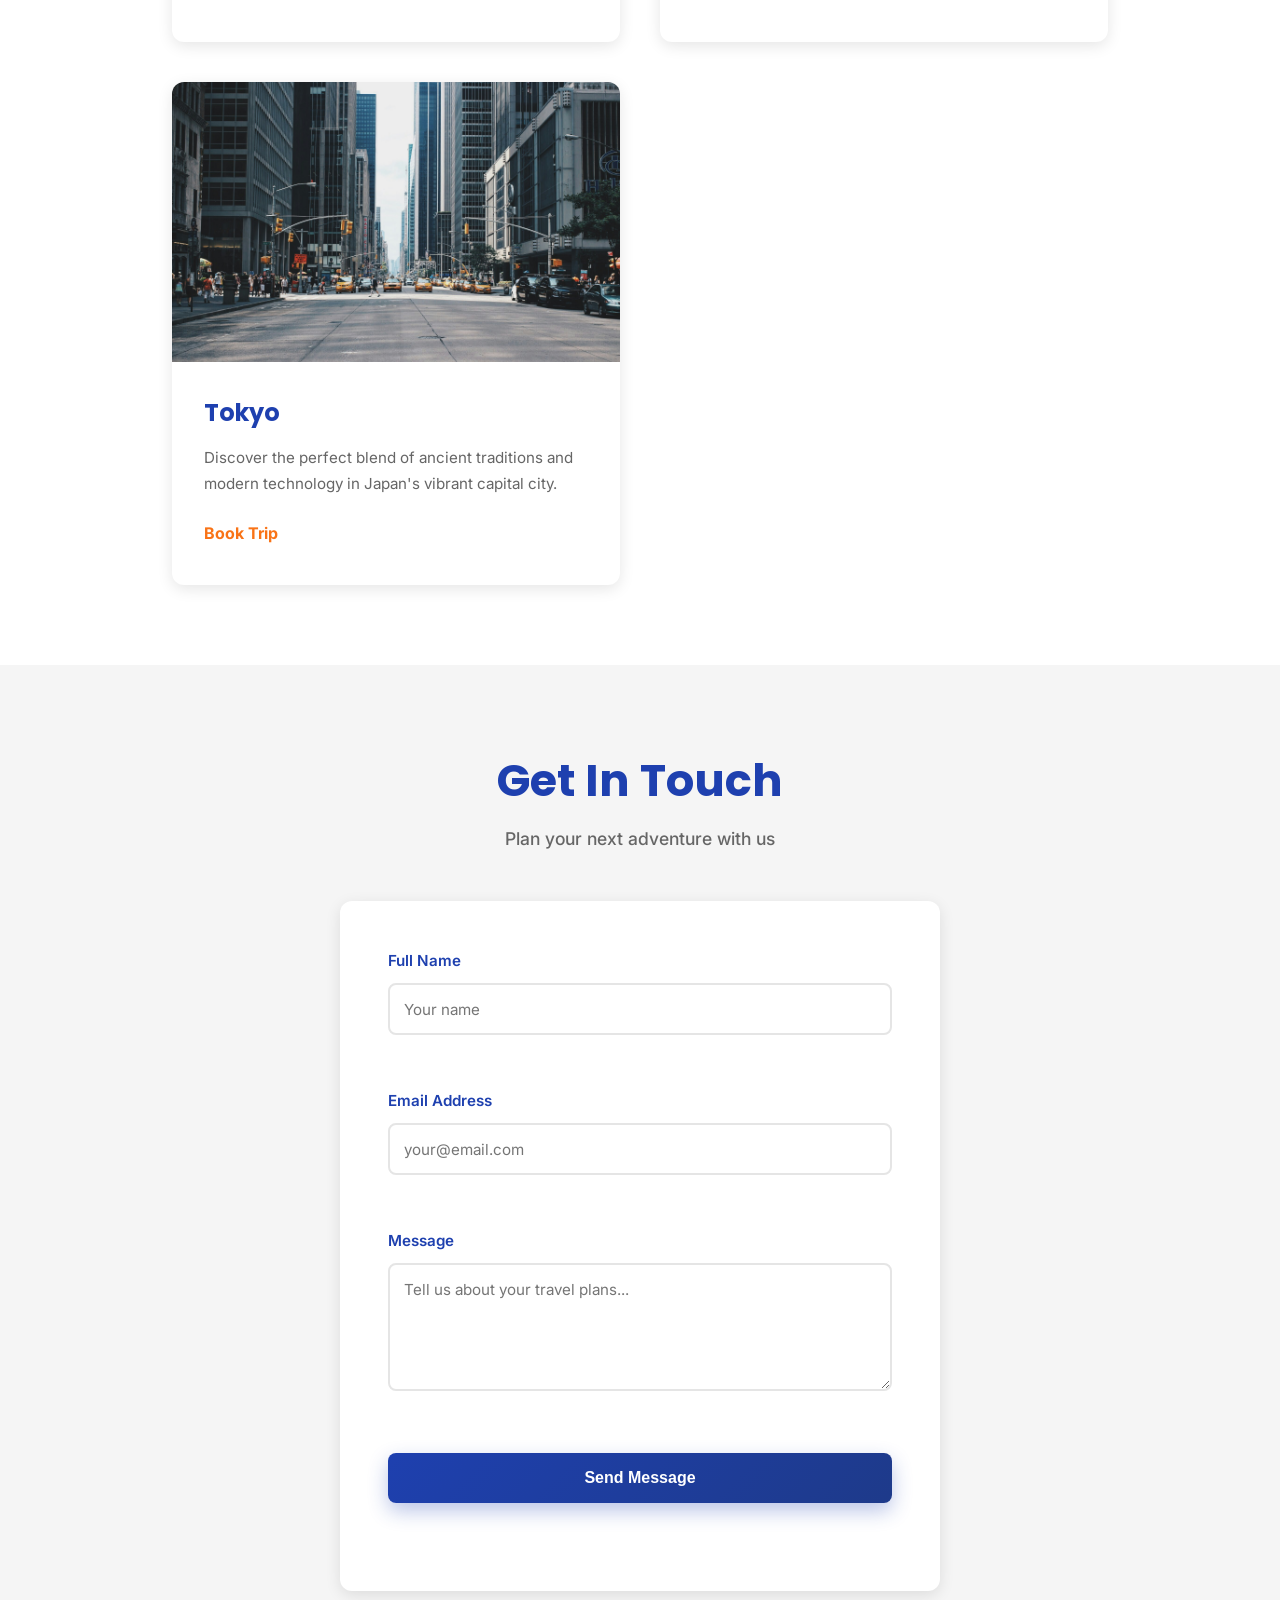
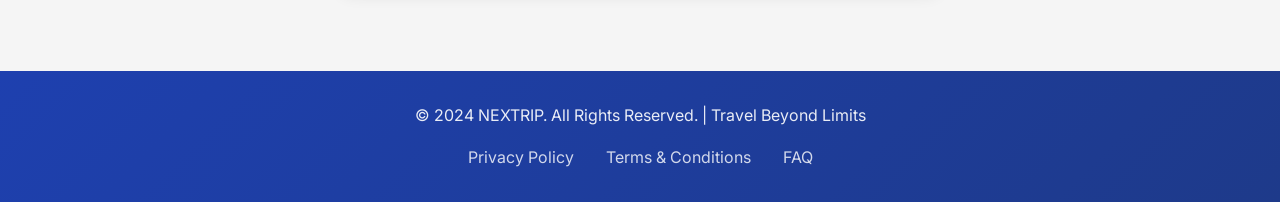
==== commit cc492f0e: "Update index.html" ====
--- a/index.html
+++ b/index.html
@@ -5,7 +5,8 @@
     <meta name="viewport" content="width=device-width, initial-scale=1.0">
     <title>NEXTRIP - Adventure Awaits</title>
     <link rel="stylesheet" href="css/style.css">
-    <link href="https://fonts.googleapis.com/css2?family=Poppins:wght@300;400;600;700;800&family=Inter:wght@300;400;600&display=swap" rel="css/stylesheet">
+    <link href="https://fonts.googleapis.com/css2?family=Poppins:wght@300;400;600;700;800&family=Inter:wght@300;400;600&display=swap" rel="stylesheet">
+    <link rel="stylesheet" href="css/style.css">
 </head>
 <body>
     <!-- Header Navigation -->
